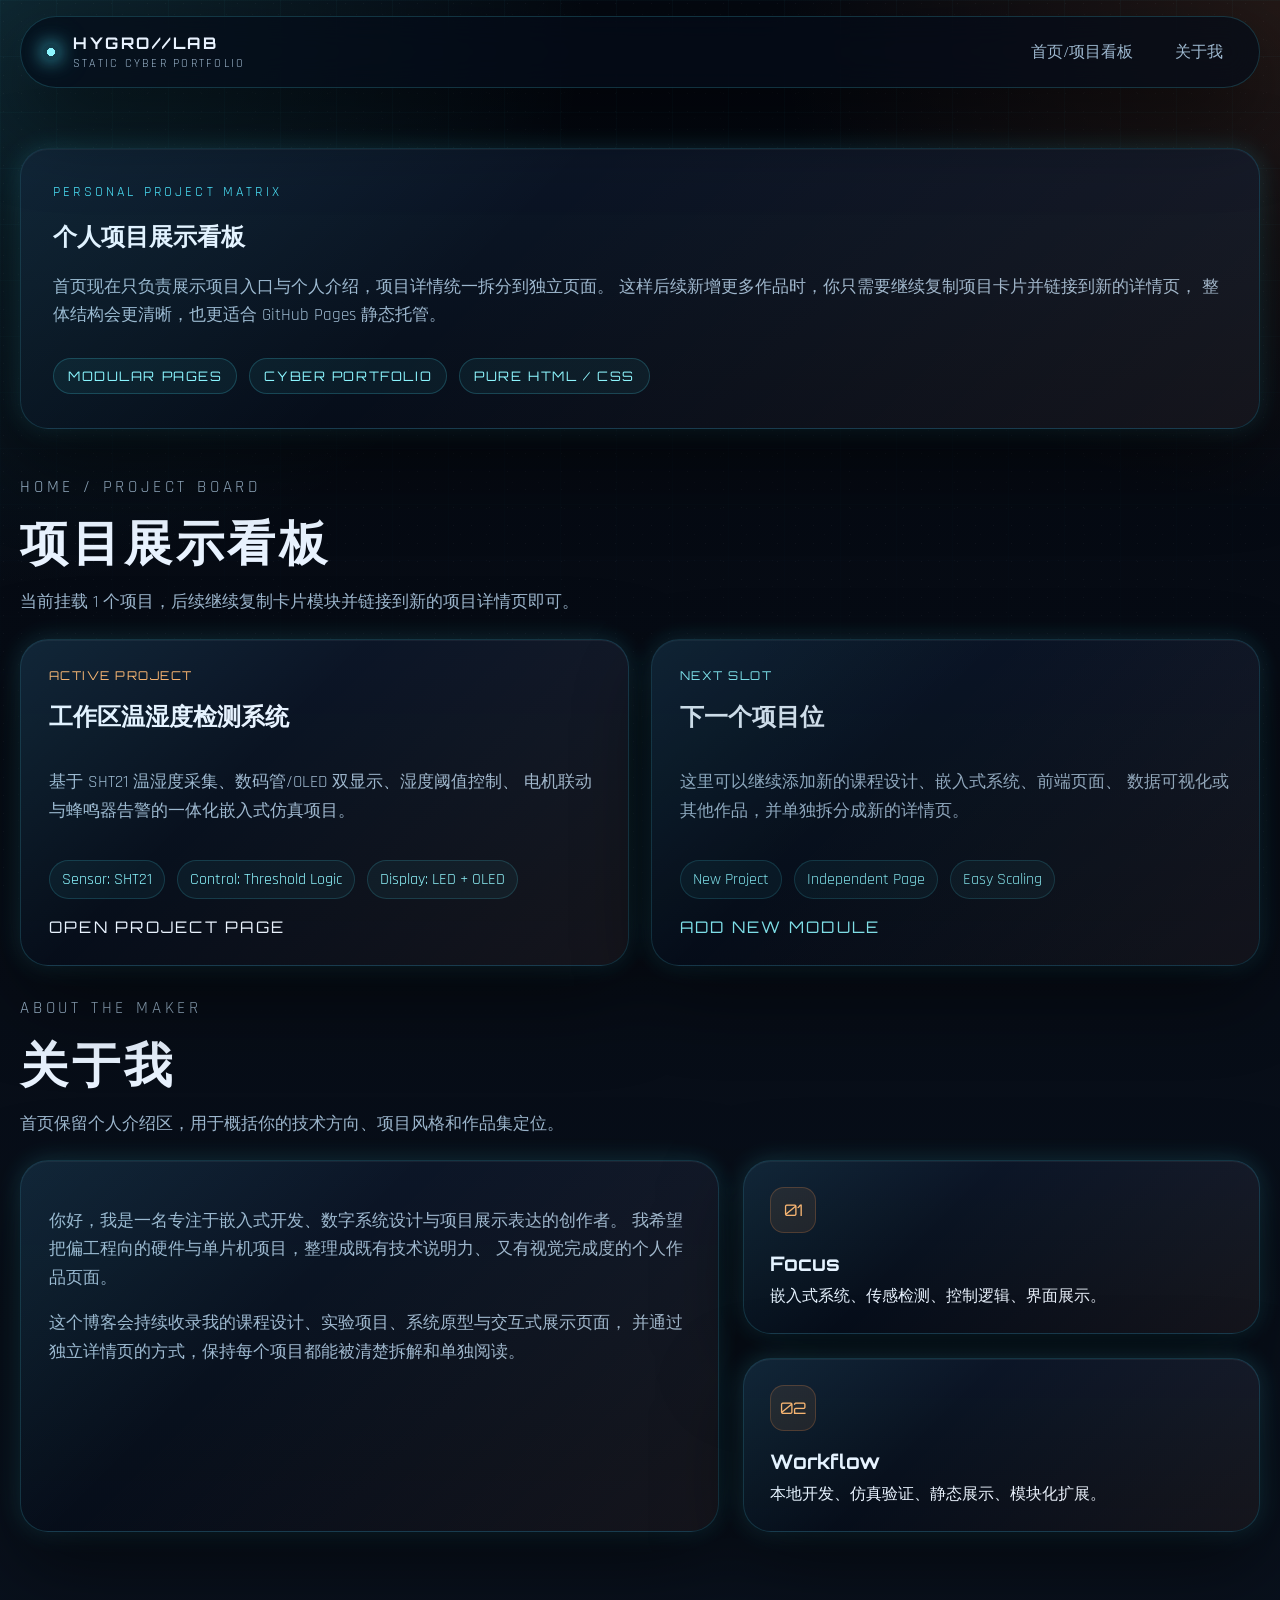
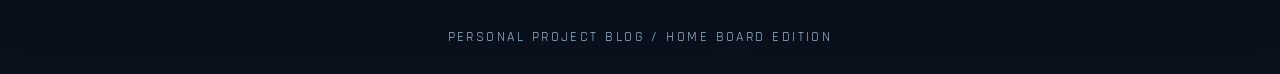
==== index.html @ b034fc80 "Initial GitHub Pages site" ====
<!DOCTYPE html>
<html lang="zh-CN">
<head>
    <meta charset="UTF-8">
    <meta name="viewport" content="width=device-width, initial-scale=1.0">
    <meta name="description" content="个人项目博客首页，展示项目看板与个人介绍，适合后续继续扩展更多项目页面。">
    <title>Personal Project Blog | Home</title>
    <link rel="preconnect" href="https://fonts.googleapis.com">
    <link rel="preconnect" href="https://fonts.gstatic.com" crossorigin>
    <link href="https://fonts.googleapis.com/css2?family=Orbitron:wght@500;700;800&family=Rajdhani:wght@400;500;600;700&display=swap" rel="stylesheet">
    <link rel="stylesheet" href="style.css">
</head>
<body>
    <div class="page-noise"></div>
    <div class="page-grid"></div>

    <header class="site-header">
        <a class="brand" href="index.html#home">
            <span class="brand-mark"></span>
            <span class="brand-text">
                <strong>HYGRO//LAB</strong>
                <small>Static Cyber Portfolio</small>
            </span>
        </a>

        <nav class="site-nav" aria-label="主导航">
            <a href="index.html#home">首页/项目看板</a>
            <a href="index.html#about">关于我</a>
        </nav>
    </header>

    <main>
        <section class="home-hero section-shell" id="home">
            <div class="panel home-hero-panel">
                <p class="eyebrow">PERSONAL PROJECT MATRIX</p>
                <h1>个人项目展示看板</h1>
                <p class="hero-text">
                    首页现在只负责展示项目入口与个人介绍，项目详情统一拆分到独立页面。
                    这样后续新增更多作品时，你只需要继续复制项目卡片并链接到新的详情页，
                    整体结构会更清晰，也更适合 GitHub Pages 静态托管。
                </p>

                <div class="hero-tags">
                    <span>Modular Pages</span>
                    <span>Cyber Portfolio</span>
                    <span>Pure HTML / CSS</span>
                </div>
            </div>
        </section>

        <section class="section-shell board-section">
            <div class="section-heading">
                <p class="eyebrow">HOME / PROJECT BOARD</p>
                <h2>项目展示看板</h2>
                <p>当前挂载 1 个项目，后续继续复制卡片模块并链接到新的项目详情页即可。</p>
            </div>

            <div class="project-board multi-board">
                <a class="project-card" href="project-workspace-climate.html">
                    <span class="card-badge">ACTIVE PROJECT</span>
                    <h3>工作区温湿度检测系统</h3>
                    <p>
                        基于 SHT21 温湿度采集、数码管/OLED 双显示、湿度阈值控制、
                        电机联动与蜂鸣器告警的一体化嵌入式仿真项目。
                    </p>

                    <ul class="card-meta">
                        <li>Sensor: SHT21</li>
                        <li>Control: Threshold Logic</li>
                        <li>Display: LED + OLED</li>
                    </ul>

                    <span class="card-link">OPEN PROJECT PAGE</span>
                </a>

                <article class="project-card project-card-placeholder">
                    <span class="card-badge">NEXT SLOT</span>
                    <h3>下一个项目位</h3>
                    <p>
                        这里可以继续添加新的课程设计、嵌入式系统、前端页面、
                        数据可视化或其他作品，并单独拆分成新的详情页。
                    </p>

                    <ul class="card-meta">
                        <li>New Project</li>
                        <li>Independent Page</li>
                        <li>Easy Scaling</li>
                    </ul>

                    <span class="card-link">ADD NEW MODULE</span>
                </article>
            </div>
        </section>

        <section class="section-shell" id="about">
            <div class="section-heading">
                <p class="eyebrow">ABOUT THE MAKER</p>
                <h2>关于我</h2>
                <p>首页保留个人介绍区，用于概括你的技术方向、项目风格和作品集定位。</p>
            </div>

            <div class="about-layout">
                <article class="about-card panel">
                    <p>
                        你好，我是一名专注于嵌入式开发、数字系统设计与项目展示表达的创作者。
                        我希望把偏工程向的硬件与单片机项目，整理成既有技术说明力、
                        又有视觉完成度的个人作品页面。
                    </p>
                    <p>
                        这个博客会持续收录我的课程设计、实验项目、系统原型与交互式展示页面，
                        并通过独立详情页的方式，保持每个项目都能被清楚拆解和单独阅读。
                    </p>
                </article>

                <div class="about-side-grid">
                    <article class="panel mini-info-card">
                        <span class="architecture-id">01</span>
                        <h3>Focus</h3>
                        <p>嵌入式系统、传感检测、控制逻辑、界面展示。</p>
                    </article>

                    <article class="panel mini-info-card">
                        <span class="architecture-id">02</span>
                        <h3>Workflow</h3>
                        <p>本地开发、仿真验证、静态展示、模块化扩展。</p>
                    </article>
                </div>
            </div>
        </section>
    </main>

    <footer class="site-footer">
        <p>PERSONAL PROJECT BLOG / HOME BOARD EDITION</p>
    </footer>
</body>
</html>
---- style.css ----
:root {
    --bg: #060b14;
    --bg-soft: #0b1220;
    --panel: rgba(8, 17, 31, 0.82);
    --panel-strong: rgba(6, 13, 25, 0.94);
    --line: rgba(86, 233, 255, 0.18);
    --line-strong: rgba(86, 233, 255, 0.45);
    --cyan: #4de8ff;
    --cyan-strong: #8cf6ff;
    --orange: #ff8c42;
    --orange-soft: #ffb26b;
    --green: #72ff85;
    --text: #e9f3ff;
    --muted: #9eb8cf;
    --danger: #ff6178;
    --shadow-lg: 0 32px 80px rgba(0, 0, 0, 0.5);
    --shadow-cyan: 0 0 24px rgba(77, 232, 255, 0.18);
    --radius-lg: 28px;
    --radius-md: 22px;
    --radius-sm: 16px;
    --max-width: 1240px;
}

* {
    box-sizing: border-box;
}

html {
    scroll-behavior: smooth;
    scroll-padding-top: 96px;
}

body {
    margin: 0;
    color: var(--text);
    font-family: "Rajdhani", sans-serif;
    background:
        radial-gradient(circle at top left, rgba(77, 232, 255, 0.14), transparent 28%),
        radial-gradient(circle at top right, rgba(255, 140, 66, 0.12), transparent 24%),
        linear-gradient(180deg, #040810 0%, #060b14 40%, #09111d 100%);
    min-height: 100vh;
    overflow-x: hidden;
}

img {
    display: block;
    width: 100%;
}

a {
    color: inherit;
    text-decoration: none;
}

.page-noise,
.page-grid {
    position: fixed;
    inset: 0;
    pointer-events: none;
    z-index: -2;
}

.page-noise {
    opacity: 0.05;
    background-image:
        radial-gradient(circle at 20% 20%, rgba(255, 255, 255, 0.8) 0 0.5px, transparent 0.6px),
        radial-gradient(circle at 70% 55%, rgba(255, 255, 255, 0.5) 0 0.5px, transparent 0.6px);
    background-size: 18px 18px, 26px 26px;
}

.page-grid {
    z-index: -1;
    background-image:
        linear-gradient(rgba(77, 232, 255, 0.06) 1px, transparent 1px),
        linear-gradient(90deg, rgba(77, 232, 255, 0.06) 1px, transparent 1px);
    background-size: 56px 56px;
    mask-image: linear-gradient(180deg, rgba(0, 0, 0, 0.55), transparent 92%);
}

.site-header {
    position: sticky;
    top: 0;
    z-index: 10;
    width: min(calc(100% - 32px), var(--max-width));
    margin: 16px auto 0;
    padding: 16px 22px;
    border: 1px solid var(--line);
    border-radius: 999px;
    background: rgba(5, 12, 24, 0.72);
    backdrop-filter: blur(16px);
    box-shadow: var(--shadow-lg);
    display: flex;
    align-items: center;
    justify-content: space-between;
    gap: 20px;
}

.brand {
    display: inline-flex;
    align-items: center;
    gap: 14px;
    min-width: 0;
}

.brand-mark {
    width: 16px;
    aspect-ratio: 1;
    border-radius: 50%;
    background: radial-gradient(circle, var(--cyan-strong) 0 35%, rgba(77, 232, 255, 0.2) 36% 100%);
    box-shadow:
        0 0 18px rgba(77, 232, 255, 0.8),
        0 0 32px rgba(77, 232, 255, 0.35);
}

.brand-text {
    display: grid;
    gap: 2px;
}

.brand-text strong,
.section-heading h2,
.hero-copy h1,
.project-card h3,
.architecture-card h3,
.intro-copy h3 {
    font-family: "Orbitron", sans-serif;
}

.brand-text strong {
    font-size: 1rem;
    letter-spacing: 0.16em;
}

.brand-text small {
    color: var(--muted);
    font-size: 0.78rem;
    letter-spacing: 0.18em;
    text-transform: uppercase;
}

.site-nav {
    display: flex;
    align-items: center;
    justify-content: flex-end;
    flex-wrap: wrap;
    gap: 14px;
}

.site-nav a {
    color: var(--muted);
    font-size: 0.97rem;
    padding: 8px 14px;
    border-radius: 999px;
    transition: 180ms ease;
}

.site-nav a:hover,
.site-nav a:focus-visible {
    color: var(--text);
    background: rgba(77, 232, 255, 0.08);
    box-shadow: inset 0 0 0 1px rgba(77, 232, 255, 0.18);
}

main {
    width: min(calc(100% - 32px), var(--max-width));
    margin: 0 auto;
    padding: 32px 0 72px;
}

.section-shell {
    margin-top: 28px;
}

.panel,
.project-card,
.code-window {
    position: relative;
    overflow: hidden;
    border: 1px solid var(--line);
    border-radius: var(--radius-lg);
    background:
        linear-gradient(180deg, rgba(12, 23, 40, 0.9), rgba(6, 13, 25, 0.86)),
        rgba(8, 17, 31, 0.86);
    box-shadow: var(--shadow-lg), var(--shadow-cyan), inset 0 1px 0 rgba(255, 255, 255, 0.05);
}

.panel::before,
.project-card::before,
.code-window::before {
    content: "";
    position: absolute;
    inset: 0;
    background: linear-gradient(135deg, rgba(77, 232, 255, 0.08), transparent 38%, rgba(255, 140, 66, 0.06));
    pointer-events: none;
}

.hero {
    display: grid;
    grid-template-columns: minmax(0, 1.15fr) minmax(340px, 0.85fr);
    gap: 24px;
    align-items: stretch;
}

.home-hero {
    display: block;
}

.home-hero-panel {
    padding: 34px 32px;
}

.hero-copy,
.live-panel,
.data-panel,
.intro-copy,
.architecture-card,
.simulation-frame,
.simulation-aside,
.about-card {
    padding: 28px;
}

.eyebrow {
    margin: 0 0 10px;
    color: var(--cyan);
    font-size: 0.9rem;
    letter-spacing: 0.22em;
    text-transform: uppercase;
}

.hero-copy h1 {
    margin: 0;
    font-size: clamp(2.8rem, 6vw, 4.8rem);
    line-height: 0.96;
    letter-spacing: 0.04em;
}

.hero-text,
.section-heading p,
.intro-copy p,
.architecture-card p,
.simulation-aside p,
.about-card p,
.project-card p,
.simulation-frame figcaption {
    color: var(--muted);
    font-size: 1.08rem;
    line-height: 1.65;
}

.hero-tags {
    display: flex;
    flex-wrap: wrap;
    gap: 12px;
    margin-top: 28px;
}

.hero-tags span,
.card-badge,
.panel-code {
    font-family: "Orbitron", sans-serif;
    letter-spacing: 0.12em;
    text-transform: uppercase;
}

.hero-tags span {
    padding: 9px 14px;
    border: 1px solid rgba(77, 232, 255, 0.2);
    border-radius: 999px;
    background: rgba(77, 232, 255, 0.06);
    color: var(--cyan-strong);
    font-size: 0.82rem;
}

.hero-actions {
    display: flex;
    flex-wrap: wrap;
    gap: 14px;
    margin-top: 32px;
}

.primary-link,
.secondary-link,
.sim-button {
    position: relative;
    display: inline-flex;
    align-items: center;
    justify-content: center;
    gap: 10px;
    min-height: 52px;
    padding: 0 22px;
    border-radius: 16px;
    font-family: "Orbitron", sans-serif;
    letter-spacing: 0.14em;
    text-transform: uppercase;
    transition: transform 180ms ease, box-shadow 180ms ease, border-color 180ms ease;
}

.primary-link,
.sim-button {
    color: #03141e;
    background: linear-gradient(135deg, var(--cyan-strong), var(--cyan));
    box-shadow: 0 12px 34px rgba(77, 232, 255, 0.28);
}

.secondary-link {
    border: 1px solid rgba(255, 140, 66, 0.35);
    background: rgba(255, 140, 66, 0.08);
    color: var(--orange-soft);
}

.primary-link:hover,
.primary-link:focus-visible,
.secondary-link:hover,
.secondary-link:focus-visible,
.sim-button:hover,
.sim-button:focus-visible {
    transform: translateY(-2px);
}

.sim-button::before {
    content: "";
    position: absolute;
    inset: 1px;
    border-radius: inherit;
    background: linear-gradient(90deg, transparent, rgba(255, 255, 255, 0.55), transparent);
    transform: translateX(-120%);
    animation: scan-button 3s linear infinite;
}

.sim-button:active {
    transform: translateY(1px) scale(0.98);
    box-shadow:
        0 0 0 1px rgba(77, 232, 255, 0.65),
        0 0 32px rgba(77, 232, 255, 0.48),
        0 0 56px rgba(77, 232, 255, 0.22);
}

.sim-button span {
    position: relative;
    z-index: 1;
}

.telemetry-stack {
    display: grid;
    gap: 24px;
}

.live-panel {
    min-height: 200px;
}

.panel-head,
.signal-list li,
.window-bar {
    display: flex;
    align-items: center;
    justify-content: space-between;
    gap: 16px;
}

.panel-title {
    font-family: "Orbitron", sans-serif;
    font-size: 0.92rem;
    letter-spacing: 0.18em;
    color: var(--text);
}

.panel-code {
    color: var(--orange-soft);
    font-size: 0.75rem;
}

.live-chip {
    display: inline-flex;
    align-items: center;
    gap: 12px;
    margin-top: 22px;
    padding: 14px 18px;
    border-radius: 999px;
    border: 1px solid rgba(114, 255, 133, 0.28);
    background: rgba(114, 255, 133, 0.08);
    color: #caffd0;
    font-family: "Orbitron", sans-serif;
    letter-spacing: 0.16em;
}

.live-dot {
    width: 14px;
    aspect-ratio: 1;
    border-radius: 50%;
    background: var(--green);
    box-shadow:
        0 0 12px rgba(114, 255, 133, 0.9),
        0 0 28px rgba(114, 255, 133, 0.5);
    animation: pulse-live 1.8s ease-in-out infinite;
}

.signal-list {
    list-style: none;
    padding: 0;
    margin: 26px 0 0;
}

.signal-list li {
    padding: 12px 0;
    border-bottom: 1px solid rgba(255, 255, 255, 0.06);
    color: var(--muted);
    font-size: 1rem;
}

.signal-list strong {
    color: var(--text);
    font-size: 1.04rem;
}

.telemetry-grid {
    display: grid;
    grid-template-columns: repeat(2, minmax(0, 1fr));
    gap: 24px;
}

.data-panel {
    min-height: 340px;
}

.gauge {
    position: relative;
    margin-top: 22px;
    height: 230px;
}

.gauge-arc,
.gauge-cutout {
    position: absolute;
    left: 50%;
    transform: translateX(-50%);
    border-radius: 999px 999px 0 0;
}

.gauge-arc {
    bottom: 24px;
    width: 240px;
    height: 120px;
    background:
        conic-gradient(from 180deg,
        rgba(255, 140, 66, 0.96) 0deg 48deg,
        rgba(255, 194, 104, 0.96) 48deg 82deg,
        rgba(77, 232, 255, 0.96) 82deg 180deg);
    box-shadow: 0 0 24px rgba(77, 232, 255, 0.18);
}

.gauge-cutout {
    bottom: 39px;
    width: 188px;
    height: 94px;
    background: linear-gradient(180deg, #0a1323, #030812);
}

.gauge-needle {
    position: absolute;
    left: 50%;
    bottom: 24px;
    width: 110px;
    height: 4px;
    border-radius: 999px;
    background: linear-gradient(90deg, rgba(255, 255, 255, 0.04), var(--cyan-strong));
    transform-origin: 0 50%;
    transform: rotate(-180deg);
    animation: gauge-sweep 1.6s cubic-bezier(0.2, 0.85, 0.22, 1) forwards;
    box-shadow: 0 0 22px rgba(77, 232, 255, 0.42);
}

.gauge-core {
    position: absolute;
    left: 50%;
    bottom: 18px;
    width: 22px;
    aspect-ratio: 1;
    border-radius: 50%;
    transform: translateX(-50%);
    background: radial-gradient(circle, var(--cyan-strong) 0 28%, #0d1b30 30% 100%);
    border: 2px solid rgba(77, 232, 255, 0.35);
    box-shadow: 0 0 18px rgba(77, 232, 255, 0.3);
}

.gauge-ticks span {
    position: absolute;
    left: 50%;
    bottom: 24px;
    width: 2px;
    height: 18px;
    background: rgba(233, 243, 255, 0.5);
    transform-origin: 50% 96px;
    transform:
        translateX(-50%)
        rotate(calc(-90deg + (var(--tick) * 18deg)))
        translateY(-96px);
}

.gauge-label {
    position: absolute;
    bottom: 0;
    color: var(--muted);
    font-size: 0.96rem;
}

.gauge-left {
    left: 10px;
}

.gauge-center {
    left: 50%;
    transform: translateX(-50%);
    color: var(--cyan-strong);
    font-family: "Orbitron", sans-serif;
}

.gauge-right {
    right: 8px;
}

.water-ball {
    position: relative;
    width: min(220px, 100%);
    aspect-ratio: 1;
    margin: 26px auto 0;
    border-radius: 50%;
    overflow: hidden;
    border: 1px solid rgba(77, 232, 255, 0.28);
    background:
        radial-gradient(circle at 50% 24%, rgba(255, 255, 255, 0.22), transparent 28%),
        linear-gradient(180deg, rgba(255, 255, 255, 0.08), rgba(77, 232, 255, 0.03));
    box-shadow:
        inset 0 0 30px rgba(77, 232, 255, 0.12),
        0 0 28px rgba(77, 232, 255, 0.12);
}

.water-fill {
    position: absolute;
    inset: auto 0 0;
    height: 65%;
    background: linear-gradient(180deg, rgba(77, 232, 255, 0.86), rgba(13, 118, 161, 0.92));
}

.wave {
    position: absolute;
    left: -10%;
    width: 120%;
    height: 54px;
    background: rgba(255, 255, 255, 0.35);
    border-radius: 44%;
}

.wave-a {
    top: -24px;
    opacity: 0.75;
    animation: wave-shift 5.8s linear infinite;
}

.wave-b {
    top: -18px;
    opacity: 0.4;
    animation: wave-shift 7.2s linear infinite reverse;
}

.wave-c {
    top: -8px;
    opacity: 0.24;
    animation: wave-rise 6.4s ease-in-out infinite;
}

.water-content {
    position: absolute;
    inset: 0;
    z-index: 1;
    display: grid;
    place-items: center;
    text-align: center;
}

.water-content strong {
    display: block;
    font-family: "Orbitron", sans-serif;
    font-size: 2.5rem;
    letter-spacing: 0.08em;
}

.water-content span {
    color: var(--muted);
    font-size: 1rem;
    letter-spacing: 0.08em;
}

.section-heading {
    margin-bottom: 22px;
}

.section-heading h2 {
    margin: 0;
    font-size: clamp(2rem, 4vw, 3rem);
    letter-spacing: 0.08em;
}

.section-heading p:last-child {
    max-width: 740px;
    margin: 12px 0 0;
}

.board-section {
    padding-top: 16px;
}

.project-board {
    display: grid;
    grid-template-columns: repeat(1, minmax(0, 1fr));
    gap: 22px;
}

.multi-board {
    grid-template-columns: repeat(2, minmax(0, 1fr));
}

.project-card {
    display: grid;
    gap: 18px;
    padding: 28px;
    transition: transform 180ms ease, border-color 180ms ease, box-shadow 180ms ease;
}

.project-card:hover,
.project-card:focus-visible {
    transform: translateY(-4px);
    border-color: var(--line-strong);
    box-shadow: var(--shadow-lg), 0 0 30px rgba(77, 232, 255, 0.2);
}

.project-card-placeholder {
    opacity: 0.9;
}

.project-card-placeholder .card-badge,
.project-card-placeholder .card-link {
    color: var(--cyan-strong);
}

.card-badge {
    color: var(--orange-soft);
    font-size: 0.76rem;
}

.project-card h3,
.intro-copy h3,
.architecture-card h3 {
    margin: 0;
    font-size: 1.5rem;
}

.card-meta,
.simulation-points {
    list-style: none;
    padding: 0;
    margin: 0;
}

.card-meta {
    display: flex;
    flex-wrap: wrap;
    gap: 12px;
}

.card-meta li,
.simulation-points li {
    color: var(--cyan-strong);
    border: 1px solid rgba(77, 232, 255, 0.16);
    background: rgba(77, 232, 255, 0.05);
}

.card-meta li {
    padding: 8px 12px;
    border-radius: 999px;
}

.card-link {
    color: var(--text);
    font-family: "Orbitron", sans-serif;
    letter-spacing: 0.14em;
}

.intro-layout {
    display: grid;
    grid-template-columns: minmax(0, 0.95fr) minmax(0, 1.05fr);
    gap: 24px;
}

.architecture-grid {
    display: grid;
    grid-template-columns: repeat(2, minmax(0, 1fr));
    gap: 24px;
}

.architecture-id {
    display: inline-flex;
    align-items: center;
    justify-content: center;
    width: 46px;
    aspect-ratio: 1;
    border-radius: 14px;
    font-family: "Orbitron", sans-serif;
    color: var(--orange-soft);
    background: rgba(255, 140, 66, 0.09);
    border: 1px solid rgba(255, 140, 66, 0.22);
}

.simulation-layout {
    display: grid;
    grid-template-columns: minmax(0, 1.2fr) minmax(320px, 0.8fr);
    gap: 24px;
}

.simulation-frame img {
    border-radius: 20px;
    border: 1px solid rgba(77, 232, 255, 0.14);
}

.simulation-frame figcaption {
    margin-top: 18px;
}

.simulation-points {
    margin: 24px 0 28px;
    display: grid;
    gap: 12px;
}

.simulation-points li {
    padding: 12px 14px;
    border-radius: 14px;
    color: var(--text);
}

.code-grid {
    display: grid;
    grid-template-columns: repeat(2, minmax(0, 1fr));
    gap: 24px;
}

.code-window {
    background:
        linear-gradient(180deg, rgba(11, 17, 28, 0.98), rgba(2, 7, 14, 0.96)),
        var(--panel-strong);
}

.code-window.wide {
    grid-column: 1 / -1;
}

.window-bar {
    padding: 16px 18px;
    border-bottom: 1px solid rgba(255, 255, 255, 0.06);
    background: rgba(255, 255, 255, 0.02);
}

.window-dots {
    display: inline-flex;
    gap: 8px;
}

.window-dots i {
    width: 12px;
    aspect-ratio: 1;
    border-radius: 50%;
}

.window-dots i:nth-child(1) {
    background: #ff5f57;
}

.window-dots i:nth-child(2) {
    background: #febc2e;
}

.window-dots i:nth-child(3) {
    background: #28c840;
}

.window-title {
    color: var(--muted);
    font-family: "Orbitron", sans-serif;
    font-size: 0.86rem;
    letter-spacing: 0.14em;
}

.code-window pre {
    margin: 0;
    padding: 22px 24px 26px;
    overflow-x: auto;
    font-size: 0.98rem;
    line-height: 1.7;
    color: #eaf3ff;
}

.code-window code {
    font-family: Consolas, "Courier New", monospace;
}

.token.preprocessor,
.token.keyword {
    color: #ff8d82;
}

.token.string {
    color: #ecc48d;
}

.token.type {
    color: #5de4ff;
}

.token.function {
    color: #80ffb3;
}

.token.comment {
    color: #68839a;
}

.token.number {
    color: #ffbf6d;
}

.about-card {
    max-width: 920px;
}

.about-layout {
    display: grid;
    grid-template-columns: minmax(0, 1.15fr) minmax(280px, 0.85fr);
    gap: 24px;
    align-items: stretch;
}

.about-side-grid {
    display: grid;
    gap: 24px;
}

.mini-info-card {
    padding: 26px;
}

.mini-info-card h3 {
    margin: 18px 0 10px;
    font-family: "Orbitron", sans-serif;
    font-size: 1.25rem;
}

.mini-info-card p {
    margin: 0;
}

.site-footer {
    width: min(calc(100% - 32px), var(--max-width));
    margin: 0 auto 28px;
    padding-top: 10px;
    color: var(--muted);
    text-align: center;
    letter-spacing: 0.18em;
    text-transform: uppercase;
    font-size: 0.85rem;
}

@keyframes gauge-sweep {
    0% {
        transform: rotate(-180deg);
    }
    70% {
        transform: rotate(-18deg);
    }
    100% {
        transform: rotate(-32deg);
    }
}

@keyframes wave-shift {
    0% {
        transform: translateX(0) translateY(0);
    }
    50% {
        transform: translateX(-12%) translateY(4px);
    }
    100% {
        transform: translateX(0) translateY(0);
    }
}

@keyframes wave-rise {
    0%,
    100% {
        transform: translateX(-4%) translateY(0);
    }
    50% {
        transform: translateX(-10%) translateY(6px);
    }
}

@keyframes pulse-live {
    0%,
    100% {
        opacity: 0.85;
        transform: scale(1);
    }
    50% {
        opacity: 1;
        transform: scale(1.08);
    }
}

@keyframes scan-button {
    0% {
        transform: translateX(-120%);
    }
    55%,
    100% {
        transform: translateX(120%);
    }
}

@media (max-width: 1100px) {
    .site-header {
        border-radius: 28px;
        align-items: flex-start;
        flex-direction: column;
    }

    .site-nav {
        justify-content: flex-start;
    }

    .hero,
    .intro-layout,
    .about-layout,
    .simulation-layout,
    .code-grid {
        grid-template-columns: 1fr;
    }

    .code-window.wide {
        grid-column: auto;
    }
}

@media (max-width: 820px) {
    main,
    .site-header,
    .site-footer {
        width: min(calc(100% - 20px), var(--max-width));
    }

    .hero-copy,
    .live-panel,
    .data-panel,
    .intro-copy,
    .architecture-card,
    .simulation-frame,
    .simulation-aside,
    .about-card {
        padding: 22px;
    }

    .telemetry-grid,
    .architecture-grid,
    .multi-board {
        grid-template-columns: 1fr;
    }

    .hero-copy h1 {
        font-size: clamp(2.2rem, 12vw, 3.6rem);
    }

    .gauge {
        height: 212px;
    }
}

@media (max-width: 560px) {
    .site-nav {
        gap: 8px;
    }

    .site-nav a {
        padding: 8px 10px;
        font-size: 0.9rem;
    }

    .hero-actions {
        flex-direction: column;
    }

    .primary-link,
    .secondary-link,
    .sim-button {
        width: 100%;
    }

    .gauge-arc {
        width: 220px;
        height: 110px;
    }

    .gauge-cutout {
        width: 176px;
        height: 88px;
    }

    .gauge-needle {
        width: 100px;
    }
}

@media (prefers-reduced-motion: reduce) {
    html {
        scroll-behavior: auto;
    }

    *,
    *::before,
    *::after {
        animation-duration: 0.01ms !important;
        animation-iteration-count: 1 !important;
        transition-duration: 0.01ms !important;
    }
}
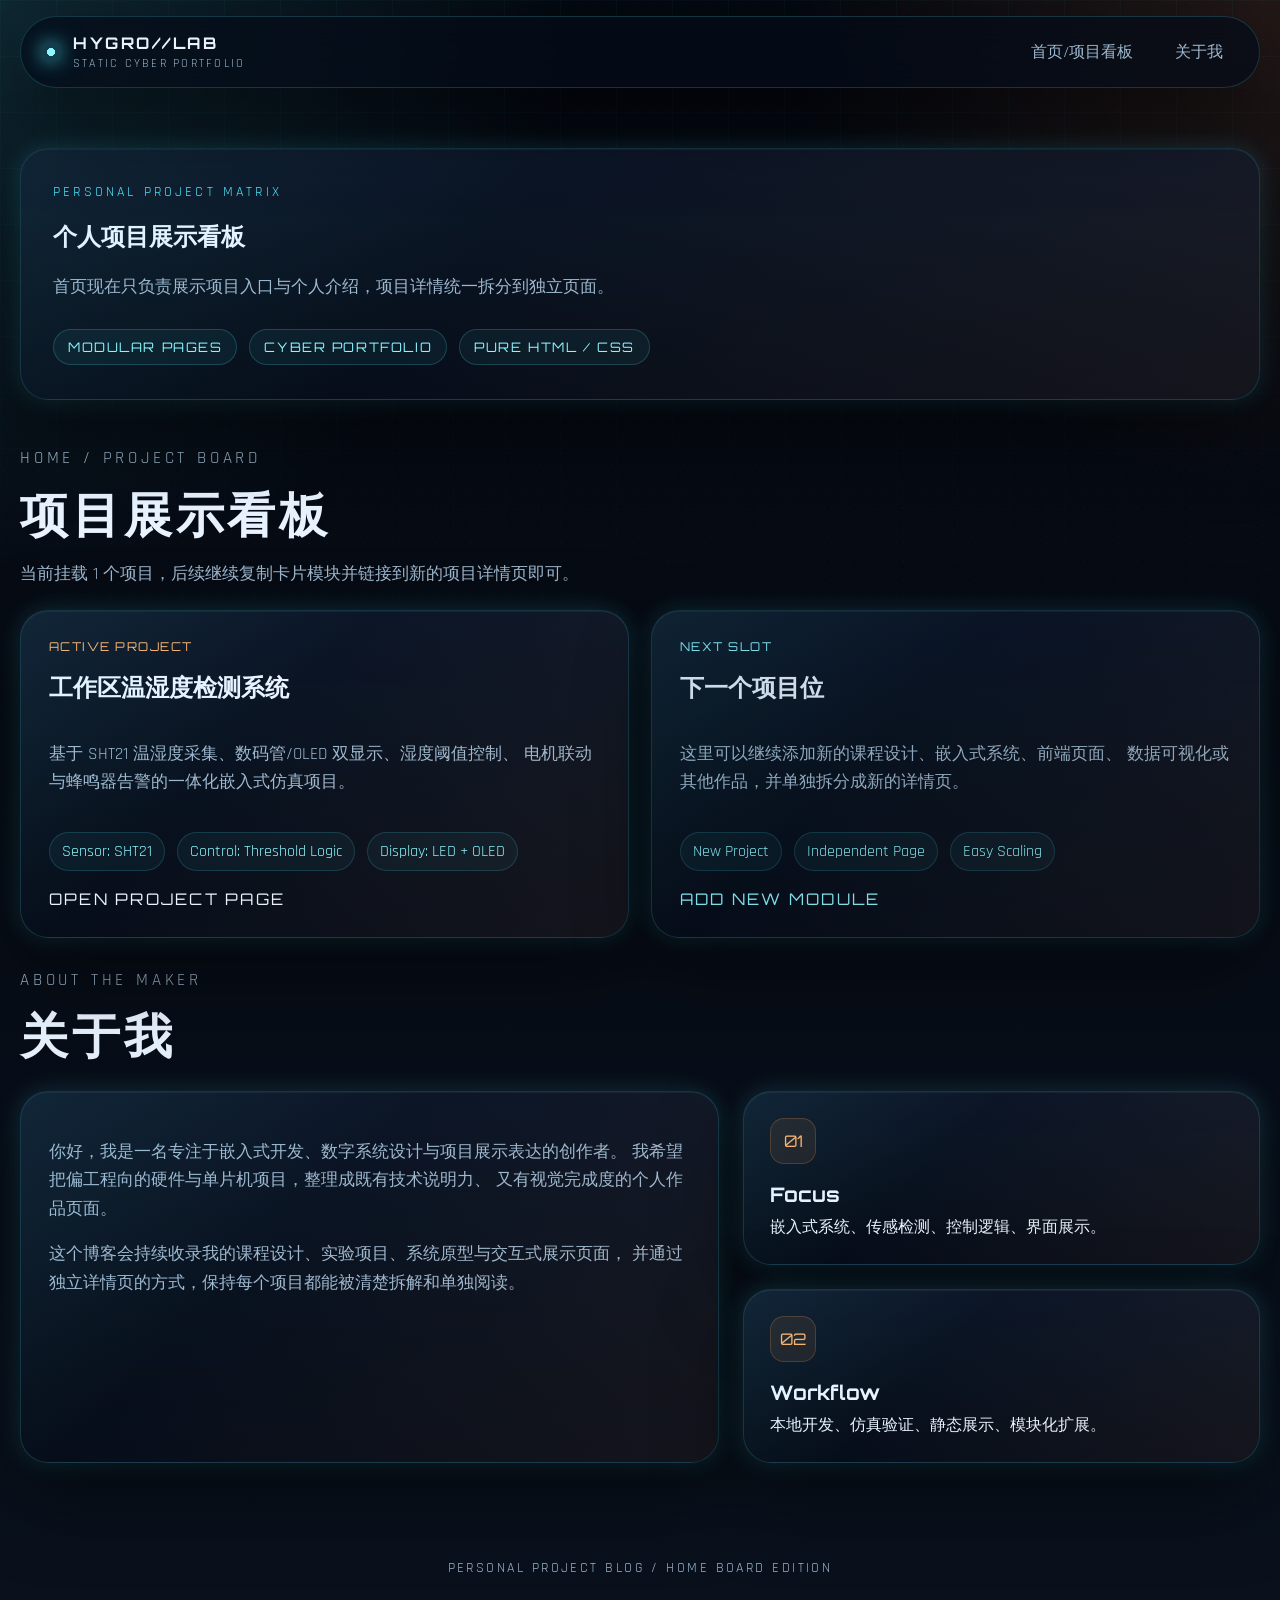
==== commit 44396b23: "Simplify meta description and hero text Removed extra details from the description meta tag and simp" ====
--- a/index.html
+++ b/index.html
@@ -3,7 +3,7 @@
 <head>
     <meta charset="UTF-8">
     <meta name="viewport" content="width=device-width, initial-scale=1.0">
-    <meta name="description" content="个人项目博客首页，展示项目看板与个人介绍，适合后续继续扩展更多项目页面。">
+    <meta name="description" content="个人项目博客首页，展示项目看板与个人介绍">
     <title>Personal Project Blog | Home</title>
     <link rel="preconnect" href="https://fonts.googleapis.com">
     <link rel="preconnect" href="https://fonts.gstatic.com" crossorigin>
@@ -36,8 +36,6 @@
                 <h1>个人项目展示看板</h1>
                 <p class="hero-text">
                     首页现在只负责展示项目入口与个人介绍，项目详情统一拆分到独立页面。
-                    这样后续新增更多作品时，你只需要继续复制项目卡片并链接到新的详情页，
-                    整体结构会更清晰，也更适合 GitHub Pages 静态托管。
                 </p>
 
                 <div class="hero-tags">
@@ -96,7 +94,6 @@
             <div class="section-heading">
                 <p class="eyebrow">ABOUT THE MAKER</p>
                 <h2>关于我</h2>
-                <p>首页保留个人介绍区，用于概括你的技术方向、项目风格和作品集定位。</p>
             </div>
 
             <div class="about-layout">
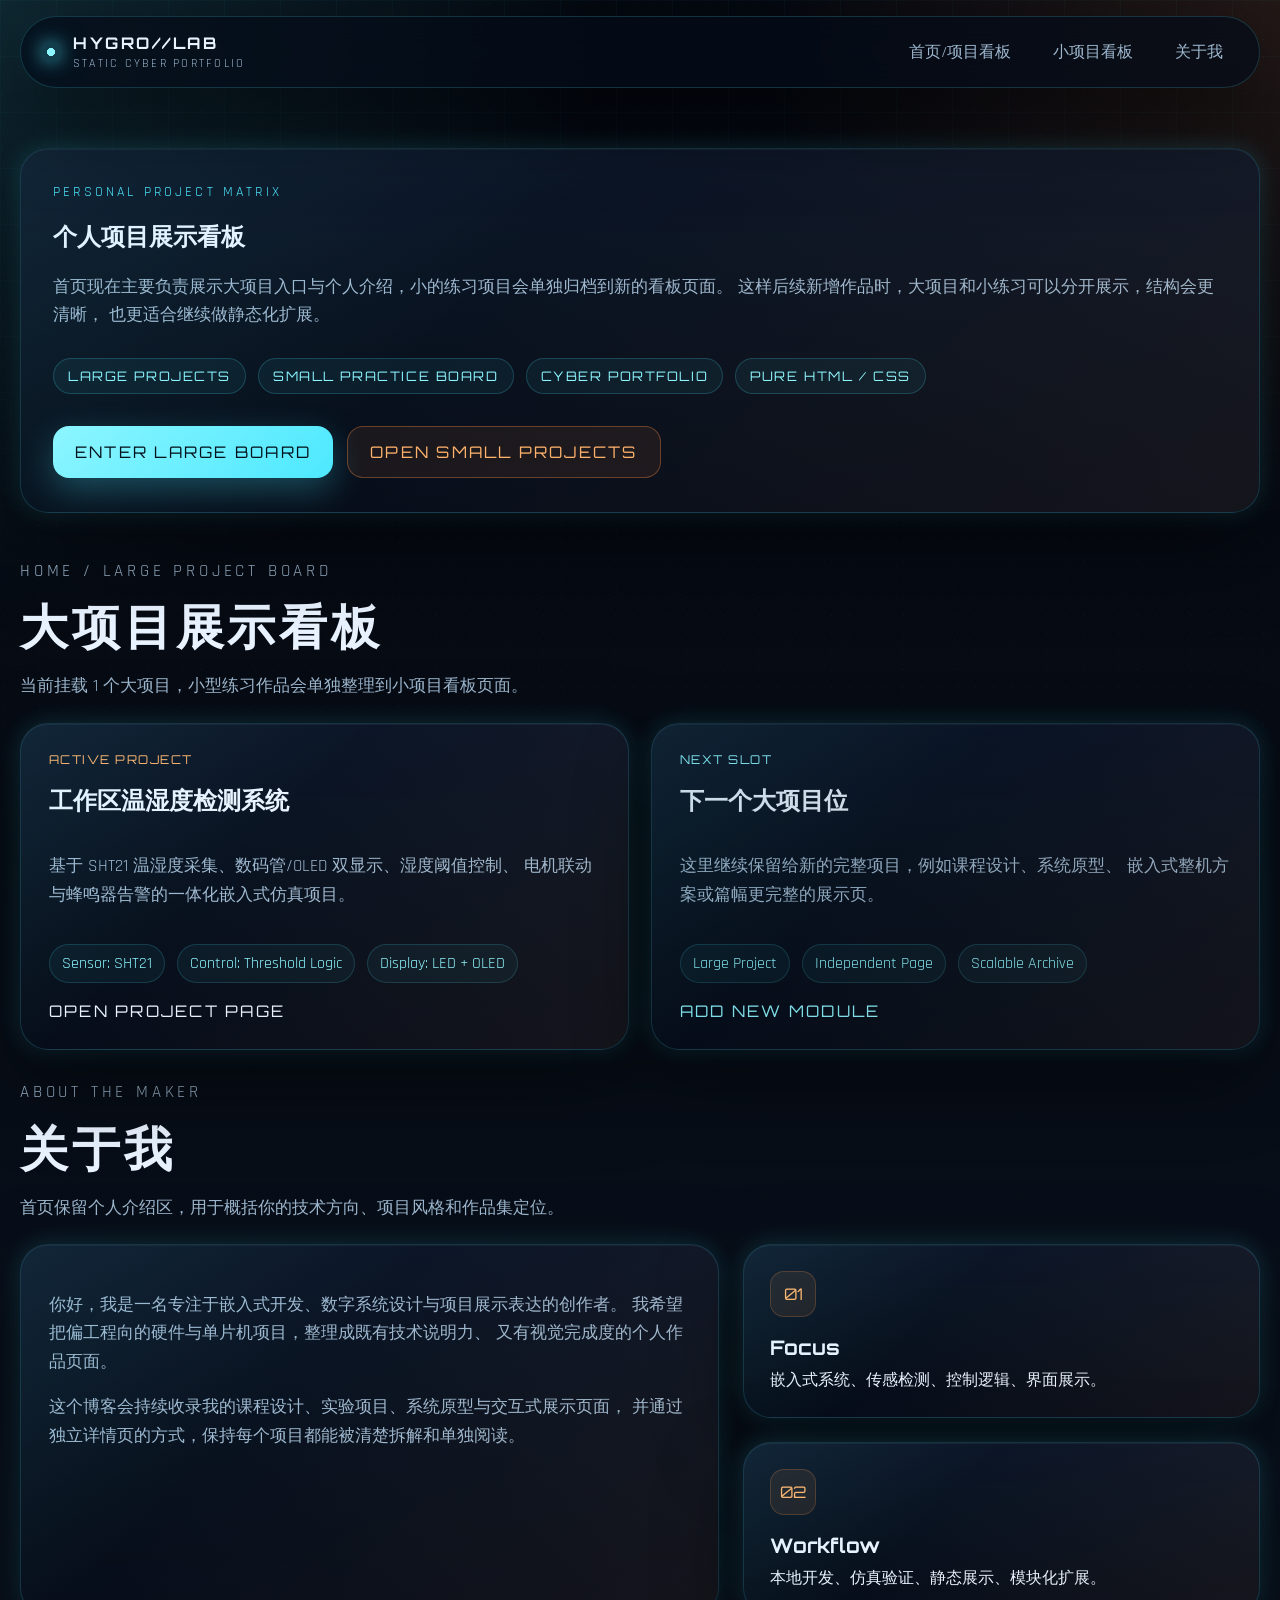
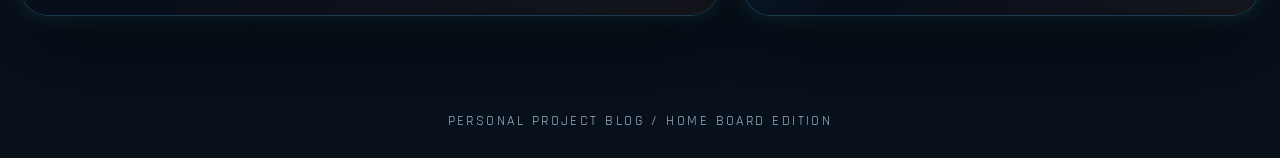
==== commit 7ac25c99: "test: add stm32 led project page and update small project board" ====
--- a/index.html
+++ b/index.html
@@ -3,7 +3,7 @@
 <head>
     <meta charset="UTF-8">
     <meta name="viewport" content="width=device-width, initial-scale=1.0">
-    <meta name="description" content="个人项目博客首页，展示项目看板与个人介绍">
+    <meta name="description" content="个人项目博客首页，展示项目看板与个人介绍，适合后续继续扩展更多项目页面。">
     <title>Personal Project Blog | Home</title>
     <link rel="preconnect" href="https://fonts.googleapis.com">
     <link rel="preconnect" href="https://fonts.gstatic.com" crossorigin>
@@ -25,6 +25,7 @@
 
         <nav class="site-nav" aria-label="主导航">
             <a href="index.html#home">首页/项目看板</a>
+            <a href="small-projects.html#small-projects-board">小项目看板</a>
             <a href="index.html#about">关于我</a>
         </nav>
     </header>
@@ -35,22 +36,30 @@
                 <p class="eyebrow">PERSONAL PROJECT MATRIX</p>
                 <h1>个人项目展示看板</h1>
                 <p class="hero-text">
-                    首页现在只负责展示项目入口与个人介绍，项目详情统一拆分到独立页面。
+                    首页现在主要负责展示大项目入口与个人介绍，小的练习项目会单独归档到新的看板页面。
+                    这样后续新增作品时，大项目和小练习可以分开展示，结构会更清晰，
+                    也更适合继续做静态化扩展。
                 </p>
 
                 <div class="hero-tags">
-                    <span>Modular Pages</span>
+                    <span>Large Projects</span>
+                    <span>Small Practice Board</span>
                     <span>Cyber Portfolio</span>
                     <span>Pure HTML / CSS</span>
+                </div>
+
+                <div class="hero-actions">
+                    <a class="primary-link" href="#large-projects">ENTER LARGE BOARD</a>
+                    <a class="secondary-link" href="small-projects.html#small-projects-board">OPEN SMALL PROJECTS</a>
                 </div>
             </div>
         </section>
 
-        <section class="section-shell board-section">
+        <section class="section-shell board-section" id="large-projects">
             <div class="section-heading">
-                <p class="eyebrow">HOME / PROJECT BOARD</p>
-                <h2>项目展示看板</h2>
-                <p>当前挂载 1 个项目，后续继续复制卡片模块并链接到新的项目详情页即可。</p>
+                <p class="eyebrow">HOME / LARGE PROJECT BOARD</p>
+                <h2>大项目展示看板</h2>
+                <p>当前挂载 1 个大项目，小型练习作品会单独整理到小项目看板页面。</p>
             </div>
 
             <div class="project-board multi-board">
@@ -73,16 +82,16 @@
 
                 <article class="project-card project-card-placeholder">
                     <span class="card-badge">NEXT SLOT</span>
-                    <h3>下一个项目位</h3>
+                    <h3>下一个大项目位</h3>
                     <p>
-                        这里可以继续添加新的课程设计、嵌入式系统、前端页面、
-                        数据可视化或其他作品，并单独拆分成新的详情页。
+                        这里继续保留给新的完整项目，例如课程设计、系统原型、
+                        嵌入式整机方案或篇幅更完整的展示页。
                     </p>
 
                     <ul class="card-meta">
-                        <li>New Project</li>
+                        <li>Large Project</li>
                         <li>Independent Page</li>
-                        <li>Easy Scaling</li>
+                        <li>Scalable Archive</li>
                     </ul>
 
                     <span class="card-link">ADD NEW MODULE</span>
@@ -94,6 +103,7 @@
             <div class="section-heading">
                 <p class="eyebrow">ABOUT THE MAKER</p>
                 <h2>关于我</h2>
+                <p>首页保留个人介绍区，用于概括你的技术方向、项目风格和作品集定位。</p>
             </div>
 
             <div class="about-layout">
--- a/style.css
+++ b/style.css
@@ -52,6 +52,23 @@
     text-decoration: none;
 }
 
+.hero-text code,
+.section-heading code,
+.intro-copy code,
+.architecture-card code,
+.simulation-aside code,
+.about-card code,
+.mini-info-card code,
+.project-card code {
+    padding: 0.08em 0.45em;
+    border-radius: 8px;
+    border: 1px solid rgba(77, 232, 255, 0.2);
+    background: rgba(77, 232, 255, 0.08);
+    color: var(--cyan-strong);
+    font-family: Consolas, "Courier New", monospace;
+    font-size: 0.92em;
+}
+
 .page-noise,
 .page-grid {
     position: fixed;
@@ -723,6 +740,14 @@
     border: 1px solid rgba(77, 232, 255, 0.14);
 }
 
+.simulation-frame video {
+    display: block;
+    width: 100%;
+    border-radius: 20px;
+    border: 1px solid rgba(77, 232, 255, 0.14);
+    background: #02060d;
+}
+
 .simulation-frame figcaption {
     margin-top: 18px;
 }
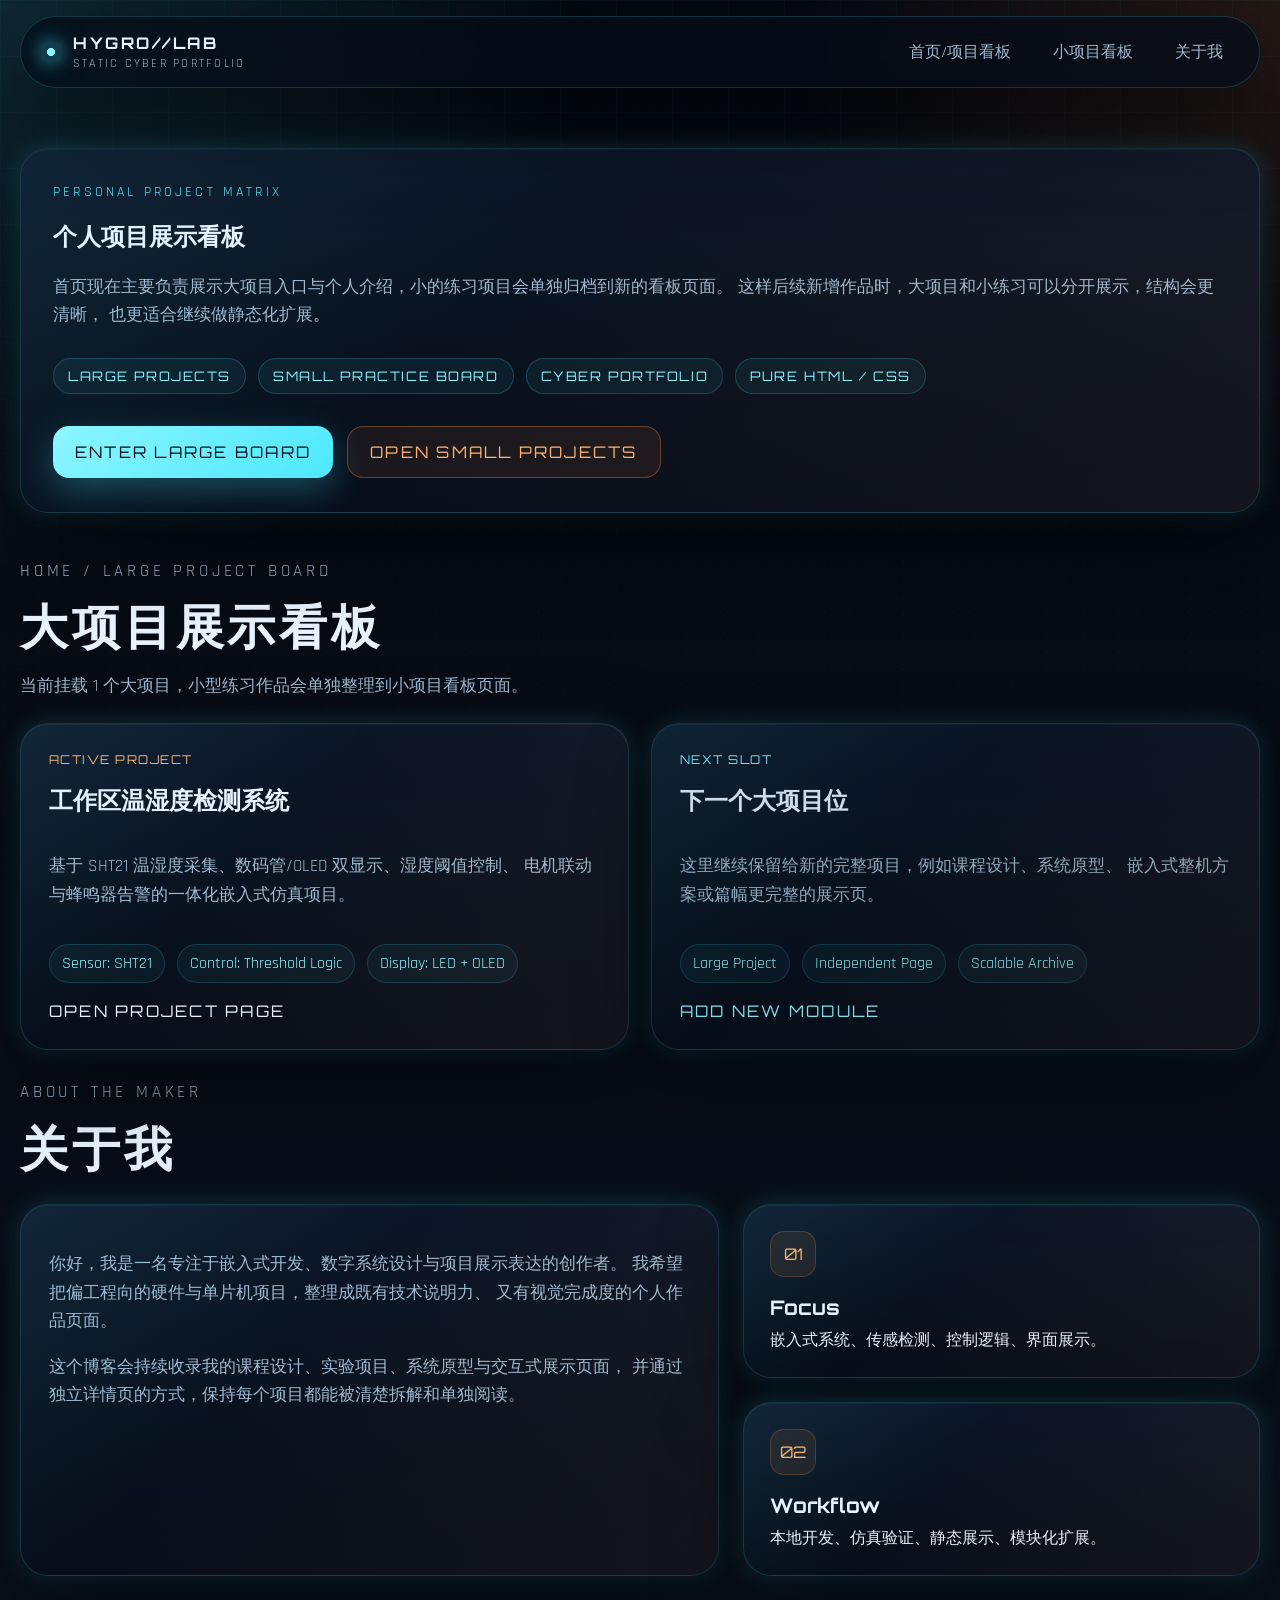
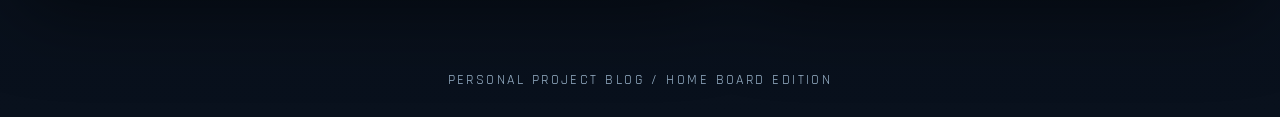
==== commit b8b70670: "merge: integrate remote main updates" ====
--- a/index.html
+++ b/index.html
@@ -3,7 +3,7 @@
 <head>
     <meta charset="UTF-8">
     <meta name="viewport" content="width=device-width, initial-scale=1.0">
-    <meta name="description" content="个人项目博客首页，展示项目看板与个人介绍，适合后续继续扩展更多项目页面。">
+    <meta name="description" content="个人项目博客首页，展示项目看板与个人介绍">
     <title>Personal Project Blog | Home</title>
     <link rel="preconnect" href="https://fonts.googleapis.com">
     <link rel="preconnect" href="https://fonts.gstatic.com" crossorigin>
@@ -103,7 +103,6 @@
             <div class="section-heading">
                 <p class="eyebrow">ABOUT THE MAKER</p>
                 <h2>关于我</h2>
-                <p>首页保留个人介绍区，用于概括你的技术方向、项目风格和作品集定位。</p>
             </div>
 
             <div class="about-layout">
